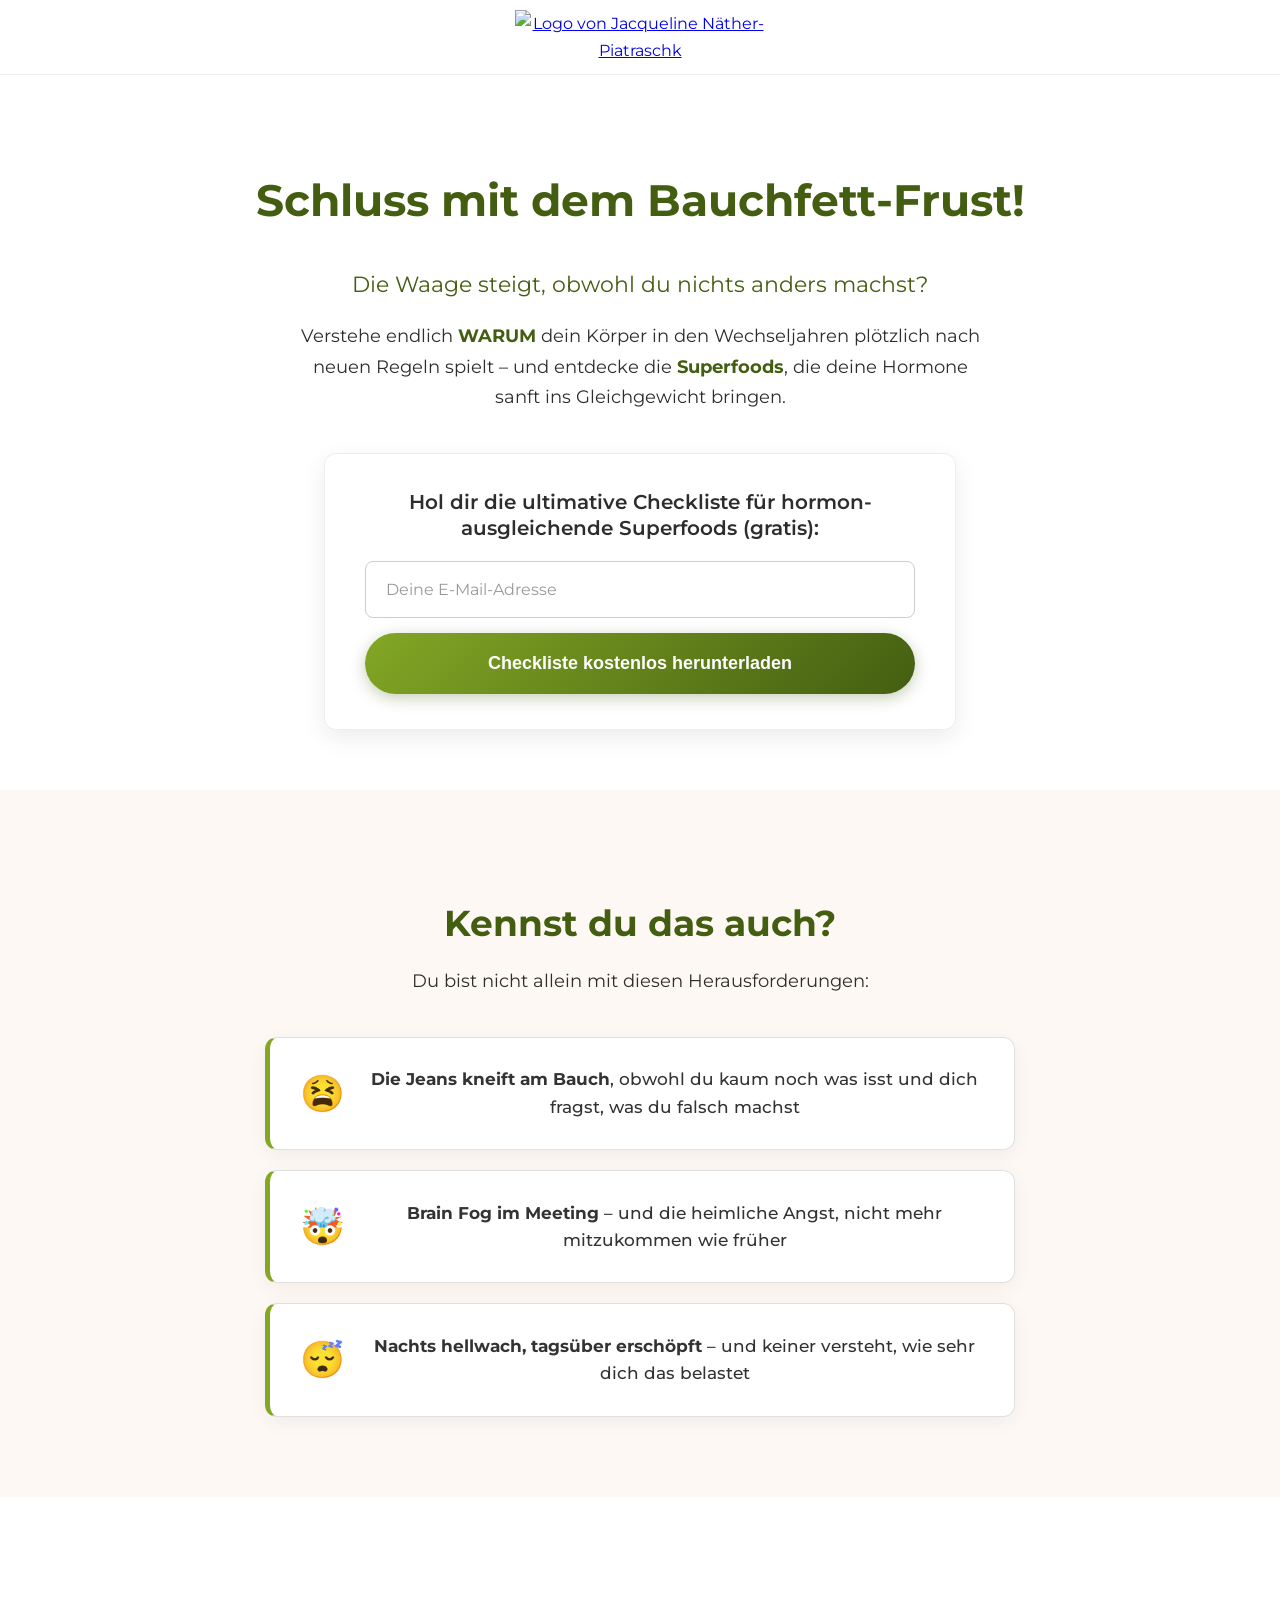
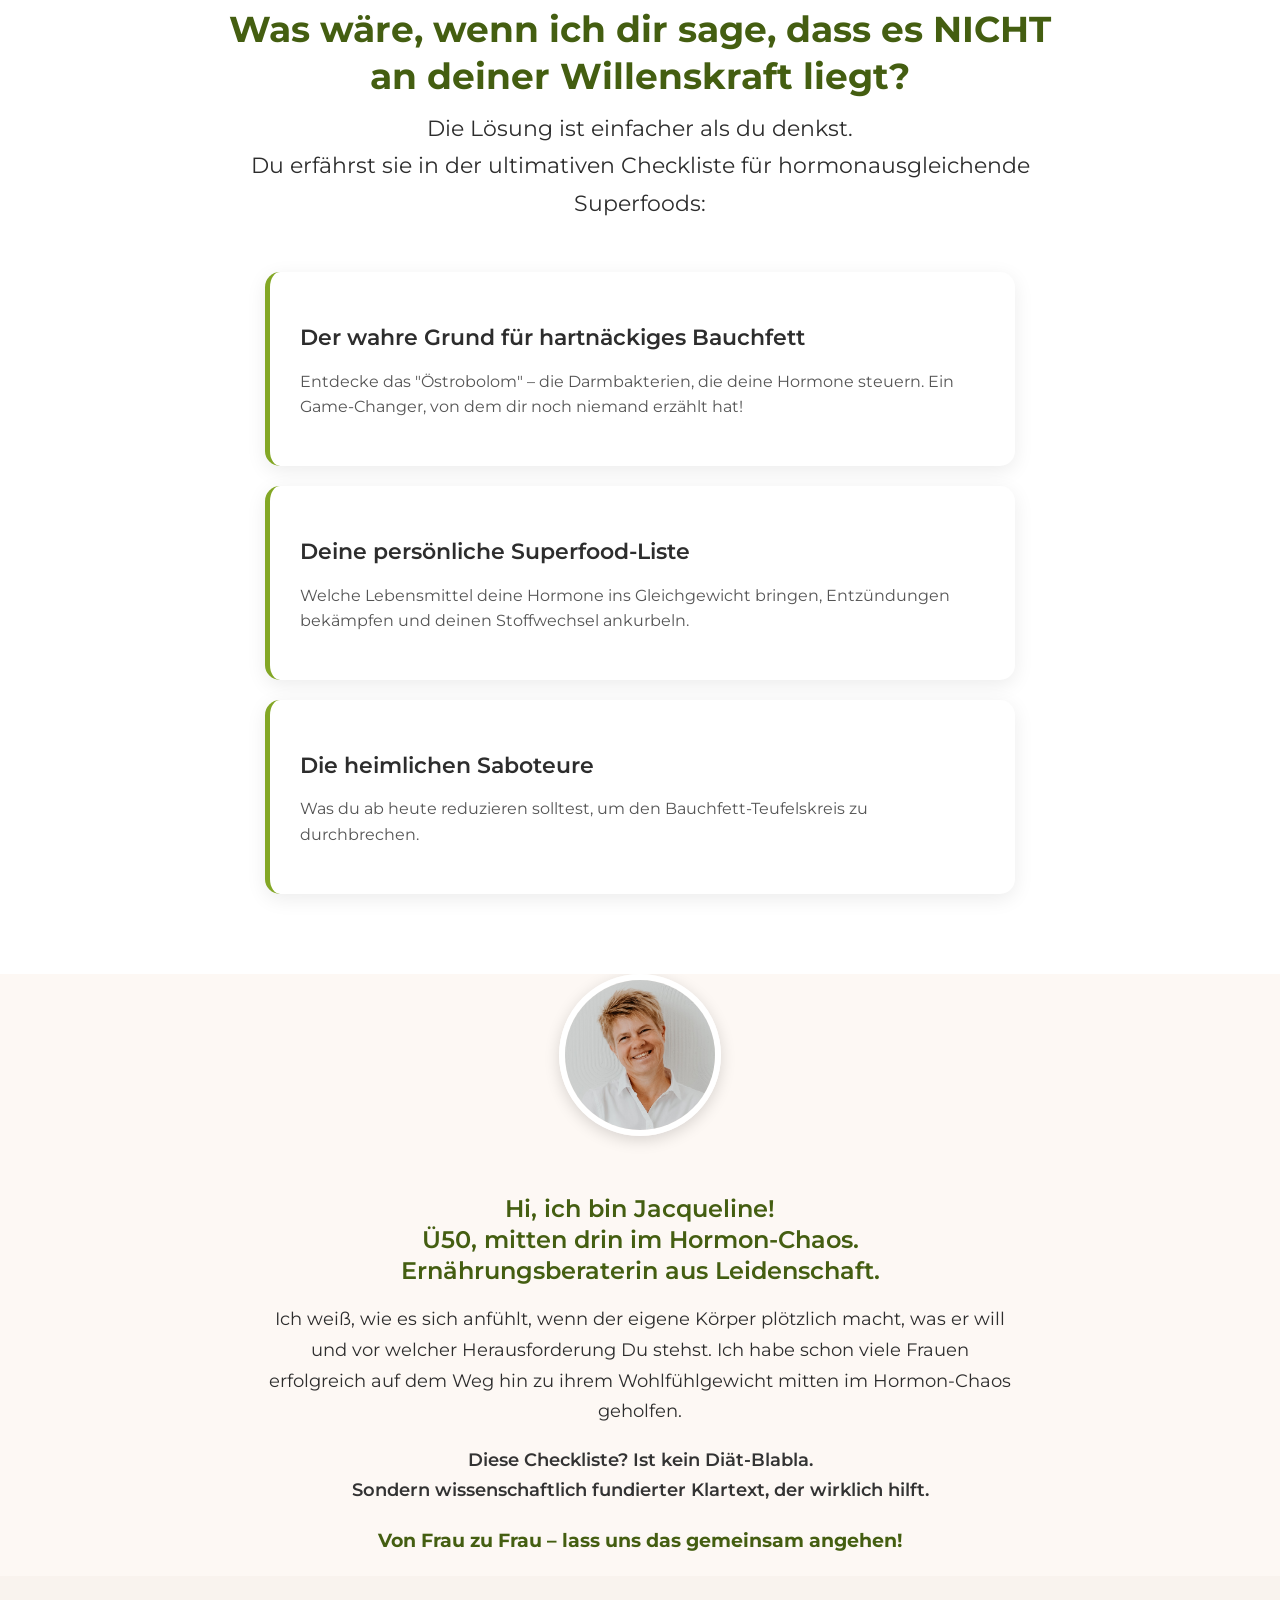
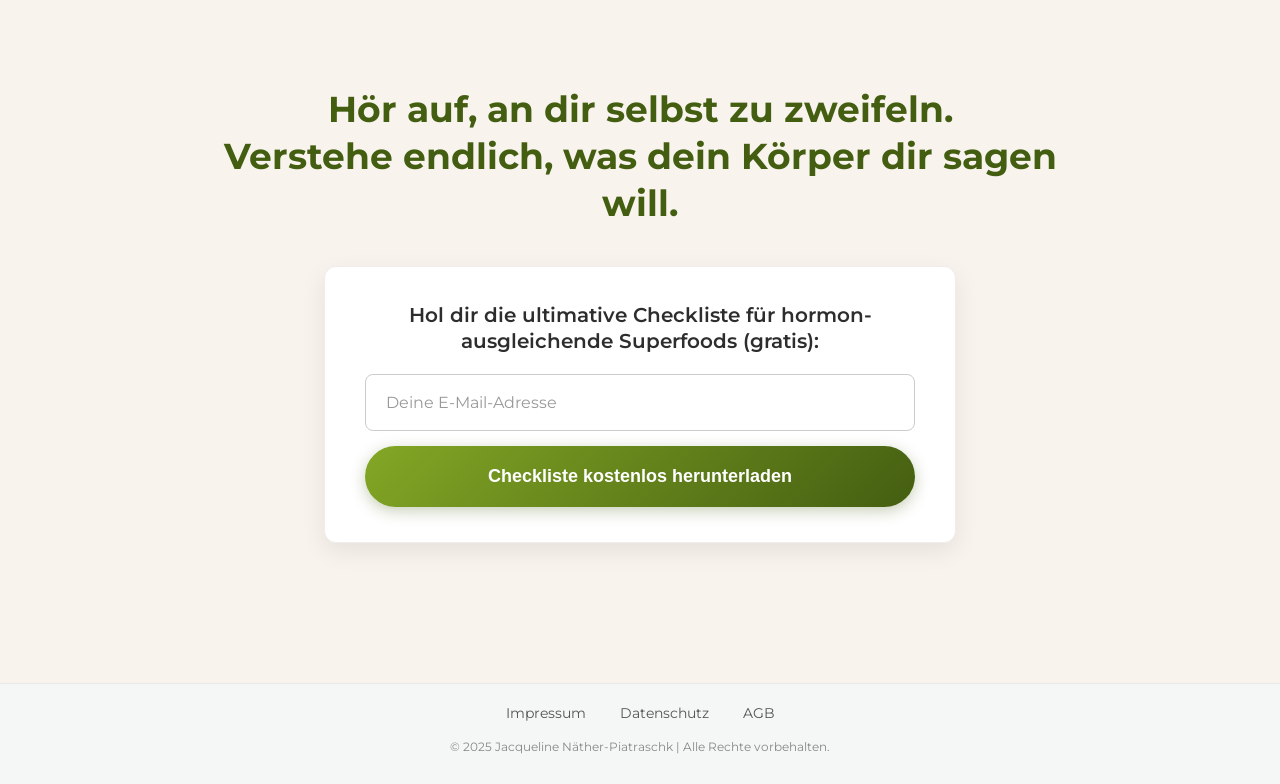
==== index.html @ b0c318c3 "Update index.html" ====
<!DOCTYPE html>
<html lang="de">
<head>
    <meta charset="UTF-8" />
    <meta name="viewport" content="width=device-width, initial-scale=1.0" />
    
    <title>Schluss mit dem Bauchfett-Frust! | JNP Coach</title>
    <meta name="description" content="Verstehe endlich WARUM dein Körper in den Wechseljahren nach neuen Regeln spielt – und entdecke die Superfoods, die deine Hormone sanft ins Gleichgewicht bringen.">

    <link rel="stylesheet" href="style-checkliste.css" />

    <link rel="icon" href="https://sos-bauchfett-bundle.jnp-coach.com/favicon.ico" type="image/x-icon">
    <link href="https://fonts.googleapis.com/css2?family=Montserrat:wght@300;400;500;600;700&display=swap" rel="stylesheet" />

    <!-- ⚠️ VORHER HIER: direkter GA-Code -> entfernt, damit Analytics erst NACH Einwilligung lädt -->
    <!-- NICHTS weiter hier einfügen – GA wird dynamisch unten nach Consent geladen. -->
</head>
<body>

    <header class="header">
        <a href="https://www.jnp-coach.com" target="_blank">
            <img src="https://sos-bauchfett-bundle.jnp-coach.com/logo-unterschrift.png" alt="Logo von Jacqueline Näther-Piatraschk">
        </a>
    </header>

    <main>

        <section class="section hero-freebie" style="padding-top: 60px; padding-bottom: 60px; background-color: #fff;">
            <div class="container text-center">
                
                <h1 style="font-size: 44px; color: var(--color-primary);">Schluss mit dem Bauchfett-Frust!</h1>
                
                <p style="font-size: 22px; font-weight: 400; color: var(--color-primary); max-width: 750px; margin: 20px auto 10px;">
                    Die Waage steigt, obwohl du nichts anders machst?
                </p>
                
                <p class="subline" style="font-size: 18px; max-width: 700px; margin-left: auto; margin-right: auto; text-align: center;">
                    Verstehe endlich <strong style="color: var(--color-primary);">WARUM</strong> dein Körper in den Wechseljahren plötzlich nach neuen Regeln spielt – und entdecke die <strong style="color: var(--color-primary);">Superfoods</strong>, die deine Hormone sanft ins Gleichgewicht bringen.
                </p>

                <div class="email-form-box">
                    <h3>Hol dir die ultimative Checkliste für hormon-ausgleichende Superfoods (gratis):</h3>
                    
                    <form action="https://checkliste-backend.onrender.com/api/subscribe-form" method="POST" target="_blank">
                        
                        <label for="email" style="display: none;">Deine E-Mail-Adresse</label>
                        <input type="email" id="email" name="email" placeholder="Deine E-Mail-Adresse" required>
                        
                        <button type="submit" class="cta-button">Checkliste kostenlos herunterladen</button>
                    </form>
                </div>

            </div>
        </section>

        <section class="section" style="background-color: var(--color-bg-light);">
            <div class="container text-center">
                <h2>Kennst du das auch?</h2>
                <p style="font-size: 18px; max-width: 700px; margin: -20px auto 0;">Du bist nicht allein mit diesen Herausforderungen:</p>

                <div class="problem-box-grid">
                    <div class="problem-box">
                        <span class="emoji">😫</span>
                        <p><strong>Die Jeans kneift am Bauch</strong>, obwohl du kaum noch was isst und dich fragst, was du falsch machst</p>
                    </div>
                    <div class="problem-box">
                        <span class="emoji">🤯</span>
                        <p><strong>Brain Fog im Meeting</strong> – und die heimliche Angst, nicht mehr mitzukommen wie früher</p>
                    </div>
                    <div class="problem-box">
                        <span class="emoji">😴</span>
                        <p><strong>Nachts hellwach, tagsüber erschöpft</strong> – und keiner versteht, wie sehr dich das belastet</p>
                    </div>
                </div>
            </div>
        </section>

        <section class="section what-you-get" style="background-color: #fff;">
            <div class="container">
                <h2 style="text-align: center;">Was wäre, wenn ich dir sage, dass es NICHT an deiner Willenskraft liegt?</h2>
                <p class="sub-headline" style="text-align: center;">
                    Die Lösung ist einfacher als du denkst.
                    <br>Du erfährst sie in der ultimativen Checkliste für hormonausgleichende Superfoods:
                </p>

                <div class="journey-cards">
                    <div class="journey-card">
                        <h3>Der wahre Grund für hartnäckiges Bauchfett</h3>
                        <p>Entdecke das "Östrobolom" – die Darmbakterien, die deine Hormone steuern. Ein Game-Changer, von dem dir noch niemand erzählt hat!</p>
                    </div>
                    <div class="journey-card">
                        <h3>Deine persönliche Superfood-Liste</h3>
                        <p>Welche Lebensmittel deine Hormone ins Gleichgewicht bringen, Entzündungen bekämpfen und deinen Stoffwechsel ankurbeln.</p>
                    </div>
                    <div class="journey-card">
                        <h3>Die heimlichen Saboteure</h3>
                        <p>Was du ab heute reduzieren solltest, um den Bauchfett-Teufelskreis zu durchbrechen.</p>
                    </div>
                </div>
            </div>
        </section>
        
        <section class="section about">
            <div class="container text-center" style="max-width: 750px;">
                
                <img src="foto-hero.jpg" alt="Foto von Jacqueline Näther-Piatraschk" class="about-me-image-round">
                
                <h3 style="font-size: 24px; color: var(--color-primary); font-weight: 600; margin-bottom: 15px;">
                   Hi, ich bin Jacqueline!</br> Ü50, mitten drin im Hormon-Chaos.</br> Ernährungsberaterin aus Leidenschaft.
                </h3>
                
                <p style="font-size: 18px; line-height: 1.7;">
                    Ich weiß, wie es sich anfühlt, wenn der eigene Körper plötzlich macht, was er will und vor welcher Herausforderung Du stehst. 
                    Ich habe schon viele Frauen erfolgreich auf dem Weg hin zu ihrem Wohlfühlgewicht mitten im Hormon-Chaos geholfen.
                </p>
                <p style="font-size: 18px; line-height: 1.7; font-weight: 600; color: #333;">
                    Diese Checkliste? Ist kein Diät-Blabla.</br> Sondern wissenschaftlich fundierter Klartext, der wirklich hilft.
                </p>
                <p style="font-size: 19px; line-height: 1.7; font-weight: 700; color: var(--color-primary);">
                    Von Frau zu Frau – lass uns das gemeinsam angehen!
                </p>
            </div>
        </section>

        <section class="section final-cta text-center">
            <div class="container">
                <h2 style="color: var(--color-primary);">Hör auf, an dir selbst zu zweifeln.<br>Verstehe endlich, was dein Körper dir sagen will.</h2>
                
                <div class="email-form-box">
                    <h3>Hol dir die ultimative Checkliste für hormon-ausgleichende Superfoods (gratis):</h3>
                    
                    <form action="DEIN_BREVO_FORMULAR_ACTION_LINK_HIER" method="POST" target="_blank">
                        <label for="email_footer" style="display: none;">Deine E-Mail-Adresse</label>
                        <input type="email" id="email_footer" name="EMAIL" placeholder="Deine E-Mail-Adresse" required>
                        <button type="submit" class="cta-button">Checkliste kostenlos herunterladen</button>
                    </form>
                </div>
            </div>
        </section>

    </main>

    <footer class="footer">
        <div class="footer-links">
            <a href="https://jnp-coach.com/impressum/" target="_blank">Impressum</a>
            <a href="https://jnp-coach.com/datenschutzerklarung/" target="_blank">Datenschutz</a>
            <a href="https://jnp-coach.com/agb/" target="_blank">AGB</a>
        </div>
        <p class="copyright">© 2025 Jacqueline Näther-Piatraschk | Alle Rechte vorbehalten.</p>
    </footer>

    <!-- =========================
         SILKTIDE CONSENT MANAGER
         ========================= -->
    <!-- 1) Script laden (CDN) -->
    <script src="https://cdn.silktide.com/consent-manager/v2/cmp.js" defer></script>

    <!-- 2) Konfiguration + Analytics-Nachladung NACH Zustimmung -->
    <script>
      // Hilfsfunktion: Google Analytics dynamisch laden (gtag)
      function loadGoogleAnalytics(measurementId) {
        if (window.__gaLoaded) return;           // doppelte Einbindungen vermeiden
        window.__gaLoaded = true;

        // gtag.js laden
        var s = document.createElement('script');
        s.async = true;
        s.src = 'https://www.googletagmanager.com/gtag/js?id=' + measurementId;
        document.head.appendChild(s);

        // gtag initialisieren
        window.dataLayer = window.dataLayer || [];
        function gtag(){ dataLayer.push(arguments); }
        window.gtag = gtag;
        gtag('js', new Date());

        // Deine Mess-ID hier einsetzen:
        gtag('config', 'G-Y2JRKPT8TY');
      }

      // Silktide initialisieren
      window.addEventListener('load', function () {
        // Farben an dein Branding angepasst (#004aad / #83a725)
        window.SilktideConsentManager.init({
          // Optional: Sprache erzwingen
          language: 'de',
          appearance: {
            theme: 'light',
            position: 'bottom',       // 'bottom' oder 'top'
            palette: {
              banner: { background: '#ffffff', text: '#000000' },
              buttons: {
                accept: { background: '#83a725', text: '#ffffff' },
                reject: { background: '#004aad', text: '#ffffff' }
              }
            }
          },
          // Cookie-Kategorien definieren
          cookieTypes: [
            {
              key: 'necessary',
              title: 'Notwendig',
              description: 'Erforderlich für den Betrieb der Website.',
              readOnly: true
            },
            {
              key: 'analytics',
              title: 'Analytics',
              description: 'Hilft mir zu verstehen, wie die Website genutzt wird.',
              // WICHTIG: Hier legen wir fest, was bei Zustimmung passiert
              onAccept: function () {
                // Google Analytics erst jetzt laden:
                loadGoogleAnalytics('G-Y2JRKPT8TY'); // <-- Mess-ID später ersetzen
              },
              onReject: function () {
                // Nichts laden – bleibt deaktiviert
              }
            }
          ],
          // Textinhalte
          content: {
            title: 'Cookies & Datenschutz',
            message: 'Ich verwende Cookies, um meine Website zu verbessern. Du kannst frei wählen, welche Kategorien du zulässt.',
            acceptAll: 'Alle akzeptieren',
            rejectAll: 'Alle ablehnen',
            manage: 'Einstellungen',
            policy: {
              text: 'Zur Datenschutzerklärung',
              url: 'https://jnp-coach.com/datenschutzerklarung/'  // <— ggf. anpassen
            }
          }
        });
      });
    </script>
    <!-- =========================
         /SILKTIDE CONSENT MANAGER
         ========================= -->

</body>
</html>
---- style-checkliste.css ----
/* =================================================
  TEIL 1: BASIS-STILE (aus deiner style.css)
=================================================
*/

/* Globale Design-Variablen und Body-Styles */
:root {
    --color-text: #2d2d2d;
    --color-primary: #445e11;
    --color-secondary: #83a725;
    --color-bg-light: #fdf8f4;
    --color-bg-medium: #f9f3ee;
}
body {
    margin: 0;
    padding: 0;
    font-family: 'Montserrat', sans-serif;
    color: var(--color-text);
    line-height: 1.7;
    background-color: #fff;
    overflow-x: hidden;
}

/* Animation */
@keyframes fadeInUp {
    from {
        opacity: 0;
        transform: translateY(30px);
    }
    to {
        opacity: 1;
        transform: translateY(0);
    }
}
.section {
    padding: 80px 20px;
    opacity: 0;
    animation: fadeInUp 0.8s ease-out forwards;
}

.container {
    max-width: 850px;
    margin: 0 auto;
}
h1, h2, h3 {
    color: var(--color-primary);  
    text-align: center;
    line-height: 1.3;
}
h1 { font-size: 42px; font-weight: 700; }
h2 { font-size: 36px; font-weight: 700; margin-bottom: 40px; }
p { font-size: 18px; }
.text-center { text-align: center; }

/* --- Header --- */
.header {
    padding: 10px 20px;
    background-color: #fff;
    text-align: center;
    border-bottom: 1px solid #eee;
}
.header img {
    max-width: 250px;
    height: auto;
}

/* --- Hero Section --- */
.hero .container {
    display: flex;
    align-items: center;
    gap: 40px;
}
.hero-text {
    flex: 1;
    text-align: left;
}
.hero-image img {
    width: 150px;
    height: 150px;
    border-radius: 50%;
    object-fit: cover;
    border: 5px solid white;
    box-shadow: 0 4px 15px rgba(0,0,0,0.15);
}
.hero h1 {
    color: var(--color-text);
    text-align: left;
}
.hero .subline {
    font-size: 22px;
    font-weight: 400;
    color: var(--color-primary);  
    margin-bottom: 40px;
}
.cta-button {
    display: inline-block;
    background: linear-gradient(135deg, var(--color-secondary) 0%, var(--color-primary) 100%);
    color: white;
    padding: 20px 50px;
    font-size: 20px;
    font-weight: 600;
    text-decoration: none;
    border-radius: 50px;
    transition: all 0.3s ease;
    box-shadow: 0 4px 15px rgba(68, 94, 17, 0.3);
    border: none;
    cursor: pointer; /* Wichtig für Formular-Buttons */
}
.cta-button:hover {
    transform: translateY(-3px) scale(1.05);
    box-shadow: 0 6px 20px rgba(68, 94, 17, 0.4);
}

/* --- Urgency Box --- */
.urgency-box {
    background: #fff3cd;
    border-left: 4px solid #ffc107;
    padding: 15px 20px;
    margin: 25px 0;
    border-radius: 5px;
    max-width: 600px;
    text-align: center;
}
.urgency-box strong {
    color: #856404;
    font-size: 18px;
}

/* --- Problem Section --- */
.problem-list {
    list-style: none;
    padding: 0;
    margin: 40px auto;
    display: inline-block;
    text-align: left;
    max-width: 500px;  
}
.problem-list li {
    font-size: 18px;
    padding: 12px 0;
    padding-left: 35px;
    position: relative;
}
.problem-list li::before {
    content: "✅";  
    position: absolute;
    left: 0;
    top: 13px;
    font-size: 20px;
}

/* --- NEU: Top Testimonial Section --- */
.top-testimonial {
    padding-top: 60px;
    padding-bottom: 60px;
    background-color: #fff;
}
.top-testimonial blockquote {
    max-width: 650px;
    margin: 0 auto;
    text-align: center;
    font-size: 22px;
    font-style: italic;
    border-left: none;
    padding-left: 0;
}
.top-testimonial blockquote strong {
    display: block;
    margin-top: 20px;
    font-style: normal;
    color: var(--color-primary);
}

/* --- Social Proof Section --- */
.social-proof { background-color: var(--color-bg-medium); }
.testimonials {
    display: grid;
    gap: 30px;
    margin-top: 40px;
    max-width: 750px;
    margin-left: auto;
    margin-right: auto;
}
.social-proof blockquote {
    font-size: 20px;
    line-height: 1.7;
    margin: 0;
    border-left: 4px solid var(--color-secondary);
    padding-left: 25px;
    text-align: left;
    font-style: italic;
}
.social-proof blockquote strong {
    color: var(--color-primary);
    font-style: normal;
    display: block;
    margin-top: 15px;
}

/* --- What You Get Section --- */
.what-you-get { background-color: var(--color-bg-light); }
.sub-headline {
    font-size: 22px;
    font-weight: 400;
    color: var(--color-text);
    margin-top: -30px;
    margin-bottom: 50px;
    text-align: center;
}

/* KORREKTUR: 
  Dieser Block stapelt die Karten (1fr = eine Spalte)
  und zentriert sie (max-width + margin: auto)
*/
.journey-cards {
    display: grid;
    grid-template-columns: 1fr;  /* Zwingt die Boxen in eine Spalte */
    gap: 20px;                  /* Etwas weniger Abstand für Stapel-Optik */
    margin-top: 50px;
    max-width: 750px;           /* Zentriert und begrenzt die Breite (wie bei den Problem-Boxen) */
    margin-left: auto;          /* Zentriert */
    margin-right: auto;         /* Zentriert */
}

/* KORREKTUR: 
  Diese Regeln (die ich fälschlicherweise löschen ließ) 
  fügen das Box-Design wieder hinzu.
*/
.journey-card {
    background: white; 
    padding: 30px; 
    border-radius: 15px; 
    border-left: 5px solid var(--color-secondary); 
    box-shadow: 0 5px 20px rgba(0,0,0,0.08);
    transition: all 0.3s ease; /* Bonus: Gleicher Hover-Effekt wie die Boxen darüber */
}

/* Bonus: Hover-Effekt (wie bei den Problem-Boxen) */
.journey-card:hover {
    transform: translateY(-5px);
    box-shadow: 0 8px 25px rgba(0,0,0,0.1);
}

.journey-card h3 { 
    font-size: 22px; 
    color: var(--color-text); 
    margin-bottom: 15px; 
    font-weight: 600; 
    text-align: left; 
}
.journey-card p { 
    font-size: 16px; 
    line-height: 1.6; 
    color: #555; 
    text-align: left; 
}

/* WICHTIG: Falls du noch Regeln für .feature-grid oder .feature-item hast, lösche sie. */

/* --- Value Stack --- */
.value-stack {
    max-width: 500px;
    margin: 30px auto;
    text-align: left;
    background: white;
    padding: 30px;
    border-radius: 10px;
    box-shadow: 0 5px 20px rgba(0,0,0,0.1);
}
.value-stack-title {
    font-size: 22px;
    font-weight: 600;
    margin-bottom: 20px;
    text-align: center;
    color: var(--color-primary);
}
.value-item {
    display: flex;
    justify-content: space-between;
    margin: 12px 0;
    padding: 8px 0;
    border-bottom: 1px solid #f0f0f0;
}
.value-item:last-of-type {
    border-bottom: none;
}
.value-item span:first-child {
    color: var(--color-text);
}
.value-item span:last-child {
    color: var(--color-primary);
    font-weight: 600;
}
.value-total {
    border-top: 2px solid var(--color-primary);
    margin-top: 20px;
    padding-top: 20px;
    display: flex;
    justify-content: space-between;
    font-weight: 700;
    font-size: 18px;
}
.value-total span:last-child {
    text-decoration: line-through;
    opacity: 0.7;
}
.value-today {
    font-size: 36px;
    font-weight: 700;
    color: var(--color-secondary);
    text-align: center;
    margin-top: 20px;
}
.value-savings {
    font-size: 18px;
    font-weight: 600;
    color: var(--color-primary);
    text-align: center;
    margin-top: 10px;
}

/* --- FAQ Section --- */
.faq { background-color: var(--color-bg-medium); }
.faq-item {
    margin: 15px 0;
    border: 1px solid #e0e0e0;
    border-radius: 10px;
    background-color: white;
    transition: box-shadow 0.3s ease;
}
.faq-item:hover {
    box-shadow: 0 5px 15px rgba(0,0,0,0.07);
}
.faq-item summary {
    font-size: 20px;
    font-weight: 600;
    color: var(--color-primary);
    padding: 20px;
    cursor: pointer;
    list-style: none;
    position: relative;
    outline: none;
}
.faq-item summary::-webkit-details-marker {  
    display: none;  
}
.faq-item summary::after {
    content: '+';
    position: absolute;
    right: 25px;
    font-size: 28px;
    font-weight: 400;
    transition: transform 0.3s ease;
}
.faq-item[open] summary::after {
    transform: rotate(45deg);
}
.faq-item .faq-answer {
    font-size: 17px;
    line-height: 1.7;
    padding: 0px 25px 25px 25px;
    color: #333;
}

/* --- About Section --- */
.about {
    padding: 0;  
    background-color: var(--color-bg-light);
    overflow: hidden;  
}
.about-content-fullwidth {  
    max-width: 100%;
    margin: 0 auto;  
    display: grid;
    grid-template-columns: 1fr 1fr;
    align-items: center;
}
.about-image-full img {
    width: 100%;
    height: 100%;  
    object-fit: cover;  
    display: block;
}
.about-text-full {
    padding: 6%;  
    text-align: left;
    box-sizing: border-box;
}
.about-text-full h2 {
    text-align: left;
    margin-top: 0;
}
.about .signature {  
    font-size: 24px;  
    color: var(--color-primary);  
    font-weight: 500;  
    margin-top: 20px;  
}

/* --- Final CTA Section --- */
.final-cta {
    background-color: var(--color-bg-medium);
    padding: 80px 20px 140px;
}
.final-cta h2 { color: var(--color-text); }
.final-cta .price { font-size: 52px; font-weight: 700; margin: 10px 0; color: var(--color-text); }
.final-cta .price-note { font-size: 18px; margin-bottom: 40px; opacity: 0.9; font-weight: 500;}
.old-price {
    font-size: 24px;
    text-decoration: line-through;
    opacity: 0.7;
}
.trust-box {
    margin: 40px auto 0;
    max-width: 450px;
    display: flex;
    align-items: center;
    justify-content: center;
    gap: 20px;
    background-color: rgba(255, 255, 255, 0.5);
    padding: 15px;
    border-radius: 10px;
}
.trust-text {
    font-size: 13px;
    color: #555;
    line-height: 1.6;
    text-align: left;
}
.trust-text p {
    margin: 0;
    font-size: 13px;
}
.trust-logo img {
    max-width: 120px;
}

/* --- Footer --- */
.footer {
    padding: 15px 20px;
    background-color: #f4f7f6;
    text-align: center;
    border-top: 1px solid #e9e9e9;
}
.footer-links a {
    color: #555;
    text-decoration: none;
    margin: 0 15px;
    font-size: 14px;
}
.footer-links a:hover {
    color: var(--color-primary);
    text-decoration: underline;
}
.footer .copyright {
    margin-top: 10px;
    font-size: 12px;
    color: #888;
}

/* Anpassungen für Mobilgeräte */
@media (max-width: 768px) {
    h1 { font-size: 32px; }
    h2 { font-size: 28px; }

    .hero .container {  
        flex-direction: column-reverse;
        text-align: center;
        gap: 20px;
    }
    .hero-text, .hero h1 {
        text-align: center;
    }
     .urgency-box {
        margin: 25px auto;
    }
    .about-content-fullwidth {
        grid-template-columns: 1fr;
    }
    .about-text-full {
        padding: 8%;
        text-align: center;
    }
    .about-text-full h2 {
        text-align: center;
    }

    .hero .subline { font-size: 20px; }
    .journey-cards { grid-template-columns: 1fr; }
}


/* =================================================
  TEIL 2: STILE AUS DER 9€-VORLAGE (inline)
=================================================
*/

.hero .container {
    /* Diese Regel wird von der obigen .hero .container überschrieben, */
    /* aber wir behalten sie für Vollständigkeit. */
    /* max-width: 1100px; */ /* Außer Kraft gesetzt durch max-width: 850px von oben */
}
.hero-split {
    display: flex;
    align-items: center;
    gap: 60px;
}
.hero-image-full {
    flex: 0 0 40%;
    max-width: 450px;
}
.hero-image-full img {
    width: 100%;
    height: auto;
    border-radius: 12px;
    box-shadow: 0 8px 25px rgba(0,0,0,0.1);
}
.hero-text-right {
    flex: 1;
}
@media (max-width: 800px) {
    /* Dieser Media-Query wird mit dem obigen @media (max-width: 768px) kombiniert. */
    .hero-split {
        flex-direction: column;
        text-align: center;
    }
    .hero-text-right h1, .hero-text-right p {
        text-align: center;
    }
    .hero-image-full {
        margin-bottom: 30px;
        max-width: 350px;
        flex: 0 0 auto;
    }
}


/* =================================================
  TEIL 3: NEUE STILE FÜR DIE CHECKLISTE
=================================================
*/

/* Styling für das E-Mail-Formular (basiert auf deinem Screenshot) */
.email-form-box {
    background: #ffffff;
    border-radius: 12px;
    padding: 35px 40px;
    max-width: 550px;
    margin: 40px auto 0;
    box-shadow: 0 8px 25px rgba(0,0,0,0.08);
    border: 1px solid #eee;
}
.email-form-box h3 {
    color: var(--color-text);
    font-size: 20px;
    margin-top: 0;
    margin-bottom: 20px;
    font-weight: 600;
}
.email-form-box input[type="email"] {
    width: 100%;
    padding: 18px 20px;
    border-radius: 8px;
    border: 1px solid #ccc;
    font-size: 16px;
    font-family: 'Montserrat', sans-serif;
    margin-bottom: 15px;
    box-sizing: border-box; /* Wichtig für 100% Breite */
}
.email-form-box input[type="email"]::placeholder {
    color: #999;
}
.email-form-box .cta-button {
    width: 100%; /* Button über die volle Breite */
    padding-left: 20px;
    padding-right: 20px;
    font-size: 18px;
}

/* Styling für die "Kennst du das auch?"-Boxen (basiert auf Screenshot) */
.problem-box-grid {
    display: grid;
    gap: 20px;
    max-width: 750px;
    margin: 40px auto 0;
}
.problem-box {
    background: #fff;
    padding: 25px 30px;
    border-radius: 12px;
    box-shadow: 0 5px 20px rgba(0,0,0,0.05);
    border: 1px solid #e0e0e0;
    border-left: 5px solid var(--color-secondary); /* Grüne Linie wie bei journey-card */
    display: flex;
    align-items: center;
    gap: 20px;
    transition: all 0.3s ease;
}
/* Beweglicher Effekt beim Hovern */
.problem-box:hover {
    transform: translateY(-5px);
    box-shadow: 0 8px 25px rgba(0,0,0,0.1);
}
.problem-box .emoji {
    font-size: 36px;
    flex-shrink: 0;
}
.problem-box p {
    margin: 0;
    font-size: 17px;
    line-height: 1.6;
    font-weight: 500;
    color: #333;
}

/* Styling für dein rundes "Über mich"-Bild */
.about-me-image-round {
    width: 150px;
    height: 150px;
    border-radius: 50%;
    object-fit: cover;
    border: 6px solid white;
    box-shadow: 0 4px 15px rgba(0,0,0,0.15);
    margin-bottom: 25px;
}
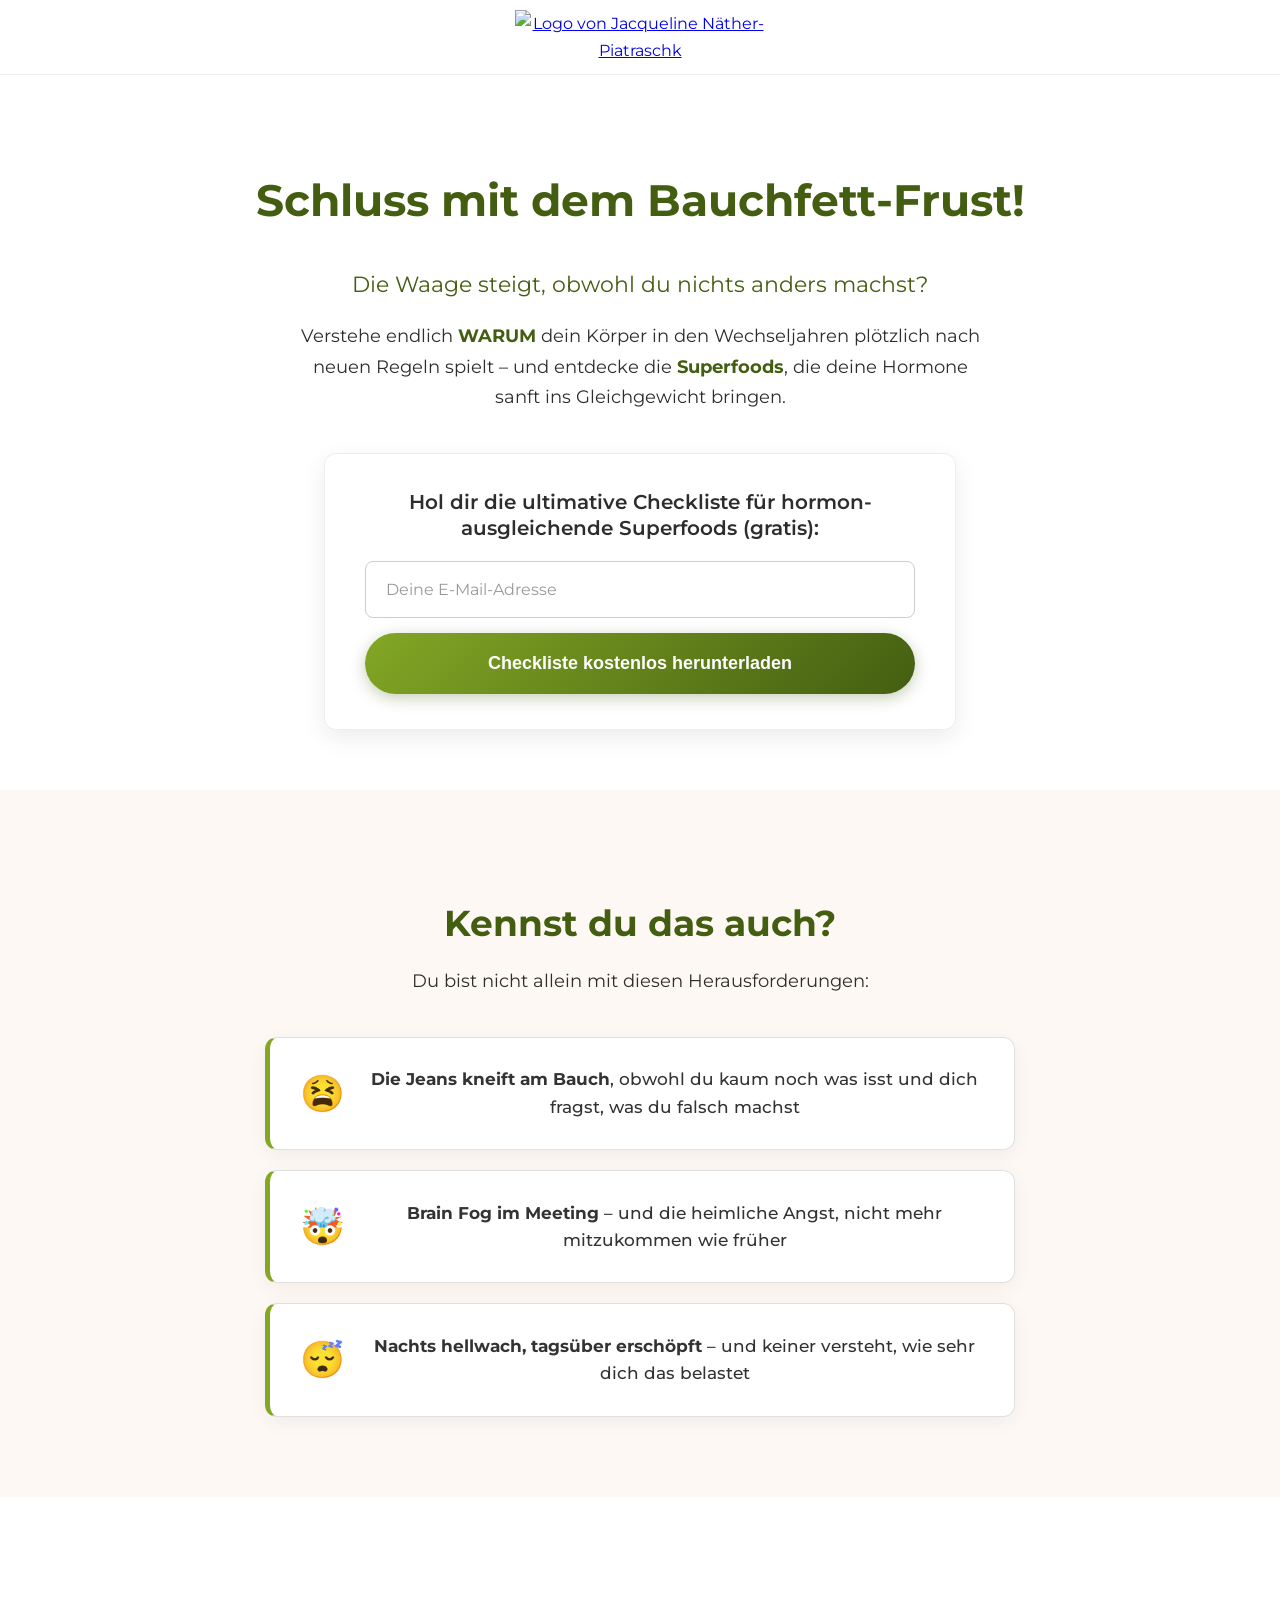
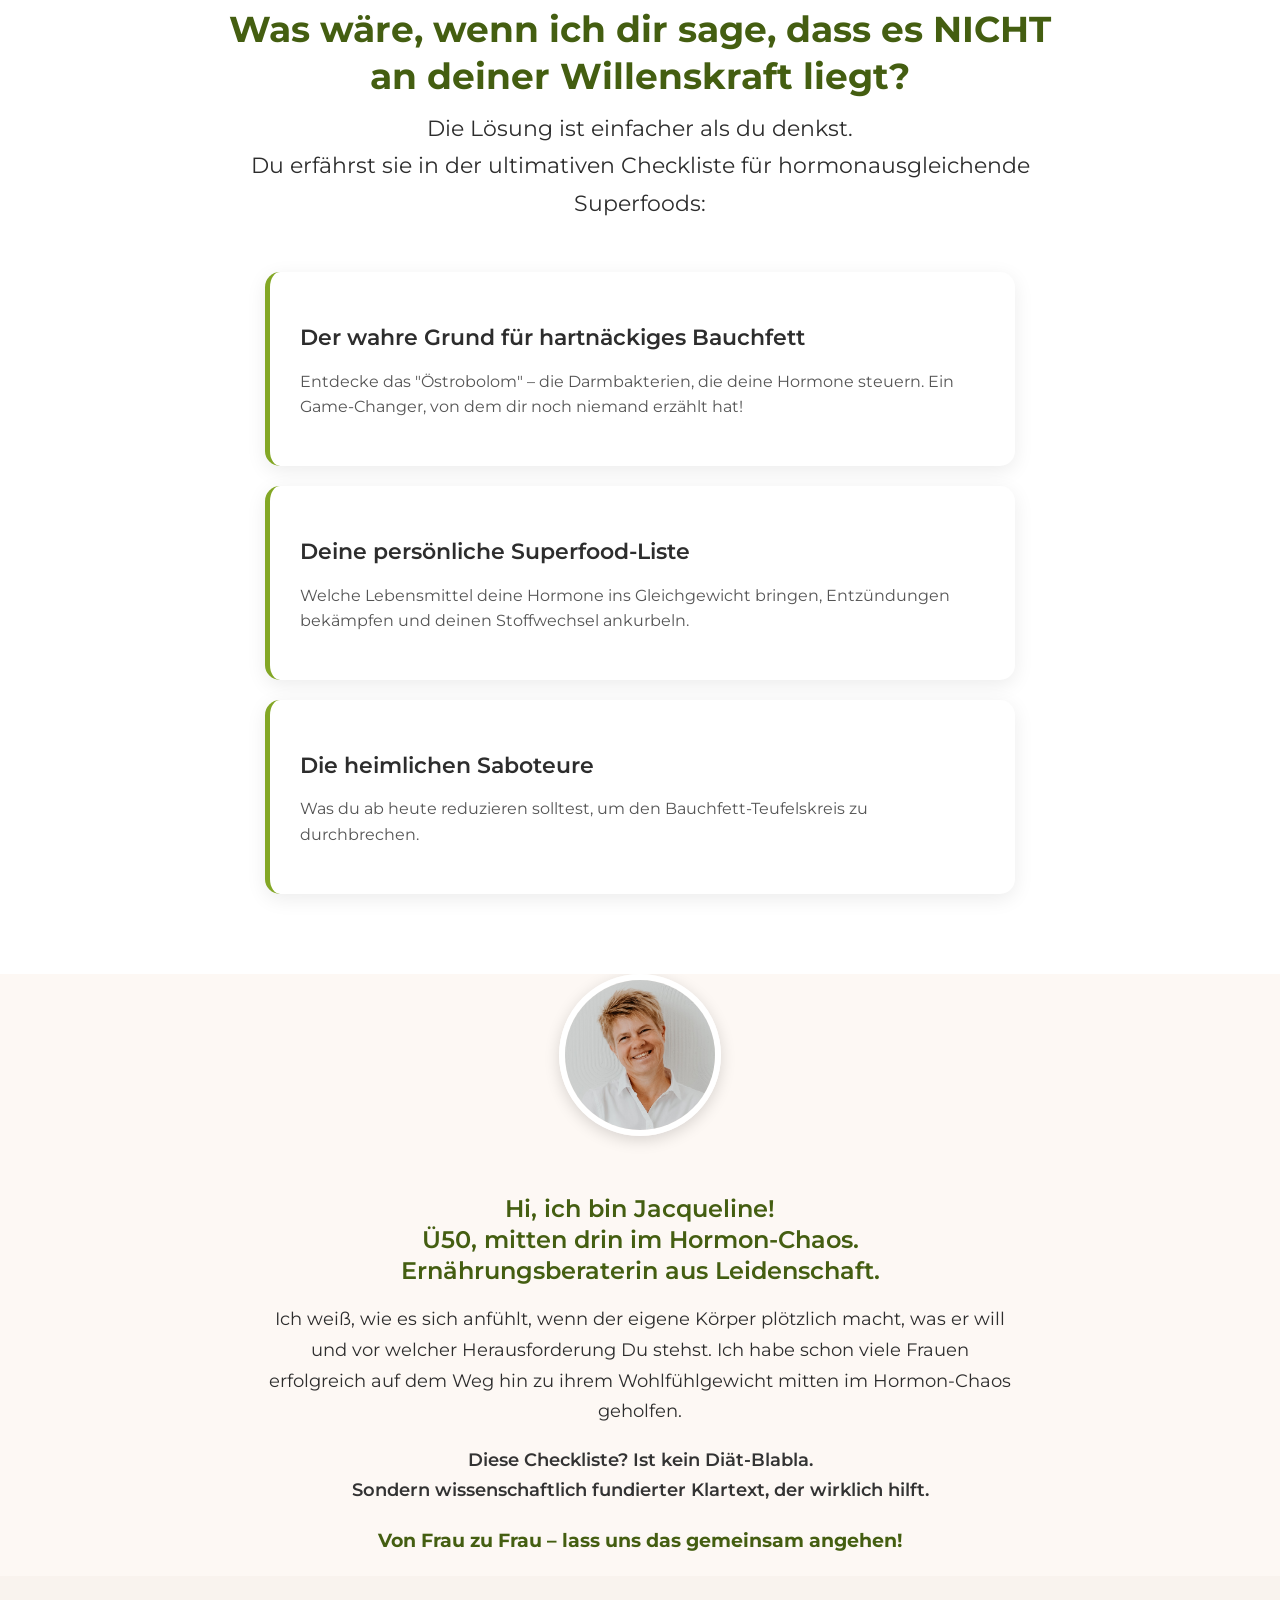
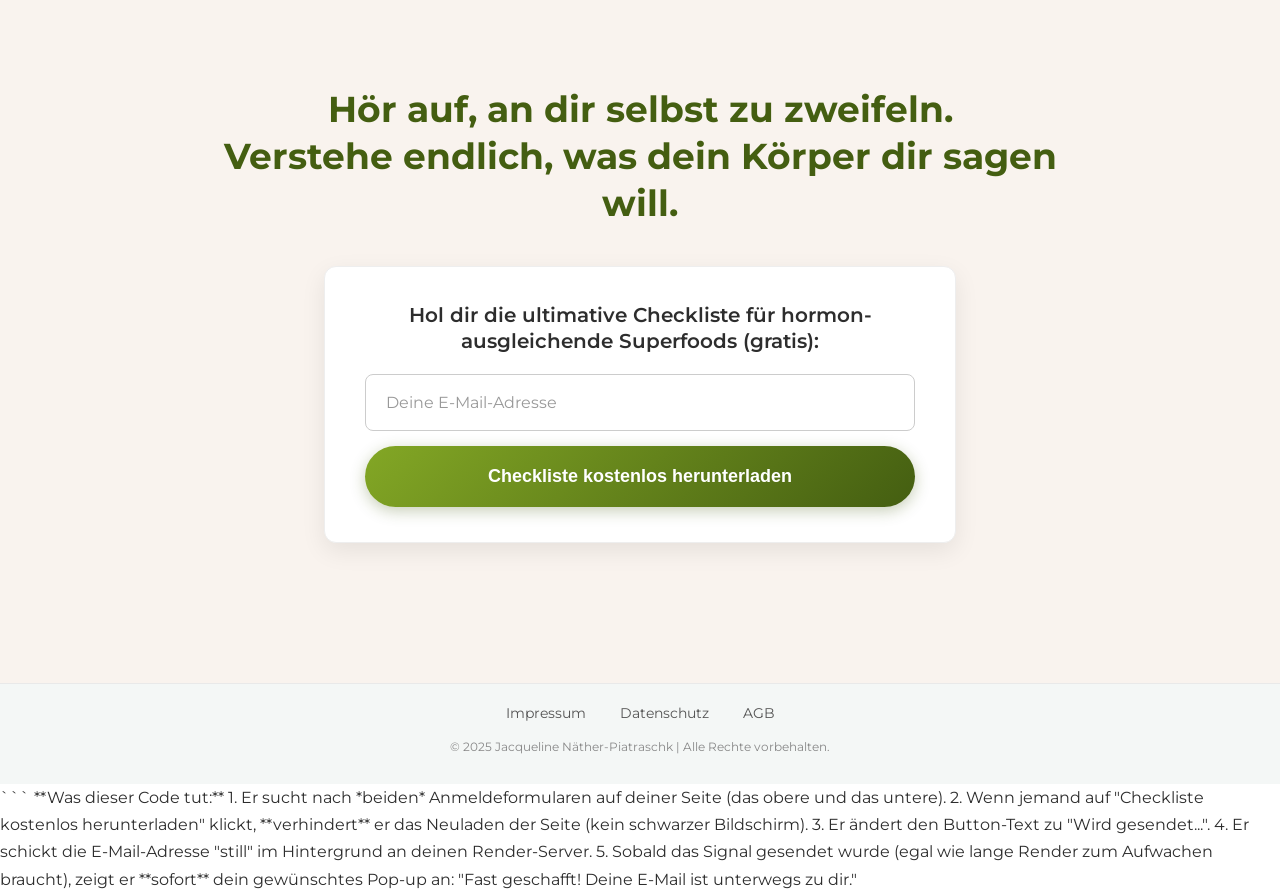
==== commit 4d28f29f: "Update index.html" ====
--- a/index.html
+++ b/index.html
@@ -41,7 +41,7 @@
                 <div class="email-form-box">
                     <h3>Hol dir die ultimative Checkliste für hormon-ausgleichende Superfoods (gratis):</h3>
                     
-                    <form action="https://checkliste-backend.onrender.com/api/subscribe-form" method="POST" target="_blank">
+                    <form action="https://checkliste-backend.onrender.com/api/subscribe-form" method="POST">
                         
                         <label for="email" style="display: none;">Deine E-Mail-Adresse</label>
                         <input type="email" id="email" name="email" placeholder="Deine E-Mail-Adresse" required>
@@ -129,9 +129,9 @@
                 <div class="email-form-box">
                     <h3>Hol dir die ultimative Checkliste für hormon-ausgleichende Superfoods (gratis):</h3>
                     
-                    <form action="DEIN_BREVO_FORMULAR_ACTION_LINK_HIER" method="POST" target="_blank">
+                    <form action="https://checkliste-backend.onrender.com/api/subscribe-form" method="POST">
                         <label for="email_footer" style="display: none;">Deine E-Mail-Adresse</label>
-                        <input type="email" id="email_footer" name="EMAIL" placeholder="Deine E-Mail-Adresse" required>
+                        <input type="email" id="email_footer" name="email" placeholder="Deine E-Mail-Adresse" required>
                         <button type="submit" class="cta-button">Checkliste kostenlos herunterladen</button>
                     </form>
                 </div>
@@ -235,6 +235,125 @@
     <!-- =========================
          /SILKTIDE CONSENT MANAGER
          ========================= -->
-
+<script>
+    // --- Dieser Style-Block erstellt dein Pop-up ---
+    const popupStyles = `
+        #jnp-popup-overlay {
+            position: fixed; top: 0; left: 0; width: 100%; height: 100%;
+            background: rgba(0,0,0,0.6); z-index: 9998;
+        }
+        #jnp-popup-box {
+            position: fixed; top: 50%; left: 50%; transform: translate(-50%, -50%);
+            background: #fff; border-radius: 12px; padding: 30px;
+            box-shadow: 0 5px 20px rgba(0,0,0,0.2); z-index: 9999;
+            font-family: 'Montserrat', sans-serif; text-align: center;
+            max-width: 400px; width: 90%; box-sizing: border-box;
+        }
+        #jnp-popup-box h3 {
+            /* Dein Blau als Akzentfarbe */
+            color: #004aad; 
+            margin-top: 0; font-size: 1.5rem;
+        }
+        #jnp-popup-box p {
+            font-size: 1rem; line-height: 1.6;
+        }
+        #jnp-popup-box button {
+            background: #004aad; /* Dein Blau */
+            color: white; border: none; padding: 12px 24px;
+            border-radius: 50px; font-weight: 600; cursor: pointer;
+            font-family: 'Montserrat', sans-serif; margin-top: 15px;
+            font-size: 1rem;
+        }
+    `;
+
+    // --- Diese Funktion zeigt das Pop-up an ---
+    function showSuccessPopup() {
+        // Style zum Head hinzufügen
+        const styleSheet = document.createElement("style");
+        styleSheet.type = "text/css";
+        styleSheet.innerText = popupStyles;
+        document.head.appendChild(styleSheet);
+
+        // Pop-up-Elemente erstellen
+        const overlay = document.createElement('div');
+        overlay.id = 'jnp-popup-overlay';
+        
+        const popup = document.createElement('div');
+        popup.id = 'jnp-popup-box';
+        
+        popup.innerHTML = `
+            <h3>Fast geschafft!</h3>
+            <p>Deine E-Mail ist unterwegs zu dir.</p>
+            <p>Bitte schaue in dein Postfach (und ggf. in den Spam-Ordner).</p>
+            <button id="jnp-popup-close">Schließen</button>
+        `;
+        
+        document.body.appendChild(overlay);
+        document.body.appendChild(popup);
+
+        // Pop-up schließbar machen
+        document.getElementById('jnp-popup-close').addEventListener('click', () => {
+            document.body.removeChild(overlay);
+            document.body.removeChild(popup);
+            
+            // Setzt alle Formulare auf der Seite zurück
+            allForms.forEach(f => {
+                f.reset(); // Leert das E-Mail-Feld
+                const btn = f.querySelector('button[type="submit"]');
+                btn.innerHTML = "Checkliste kostenlos herunterladen";
+                btn.disabled = false;
+            });
+        });
+    }
+
+    // --- Dieser Teil fängt BEIDE Formulare ab (oben und unten) ---
+    const allForms = document.querySelectorAll('form[action="https://checkliste-backend.onrender.com/api/subscribe-form"]');
+
+    allForms.forEach(form => {
+        form.addEventListener('submit', function(event) {
+            // 1. Verhindert den "schwarzen Bildschirm" (den Redirect)
+            event.preventDefault();
+
+            const button = this.querySelector('button[type="submit"]');
+            button.innerHTML = "Wird gesendet...";
+            button.disabled = true;
+
+            // 2. Schickt die Daten "still" im Hintergrund an Render
+            fetch(this.action, {
+                method: 'POST',
+                headers: {
+                    'Content-Type': 'application/x-www-form-urlencoded',
+                },
+                body: new URLSearchParams(new FormData(this))
+            })
+            .then(response => {
+                if (!response.ok) {
+                    throw new Error('Server-Antwort war nicht OK');
+                }
+                return response.text();
+            })
+            .then(data => {
+                // 3. ERFOLG! Zeigt dein gewünschtes Pop-up an.
+                showSuccessPopup();
+            })
+            .catch(error => {
+                console.error('Formular-Fehler:', error);
+                alert('Ups, da ist etwas schiefgelaufen. Bitte lade die Seite neu und versuche es noch einmal.');
+                // Button zurücksetzen
+                button.innerHTML = "Checkliste kostenlos herunterladen";
+                button.disabled = false;
+            });
+        });
+    });
+</script>
+</body> ```
+
+**Was dieser Code tut:**
+
+1.  Er sucht nach *beiden* Anmeldeformularen auf deiner Seite (das obere und das untere).
+2.  Wenn jemand auf "Checkliste kostenlos herunterladen" klickt, **verhindert** er das Neuladen der Seite (kein schwarzer Bildschirm).
+3.  Er ändert den Button-Text zu "Wird gesendet...".
+4.  Er schickt die E-Mail-Adresse "still" im Hintergrund an deinen Render-Server.
+5.  Sobald das Signal gesendet wurde (egal wie lange Render zum Aufwachen braucht), zeigt er **sofort** dein gewünschtes Pop-up an: "Fast geschafft! Deine E-Mail ist unterwegs zu dir."
 </body>
 </html>
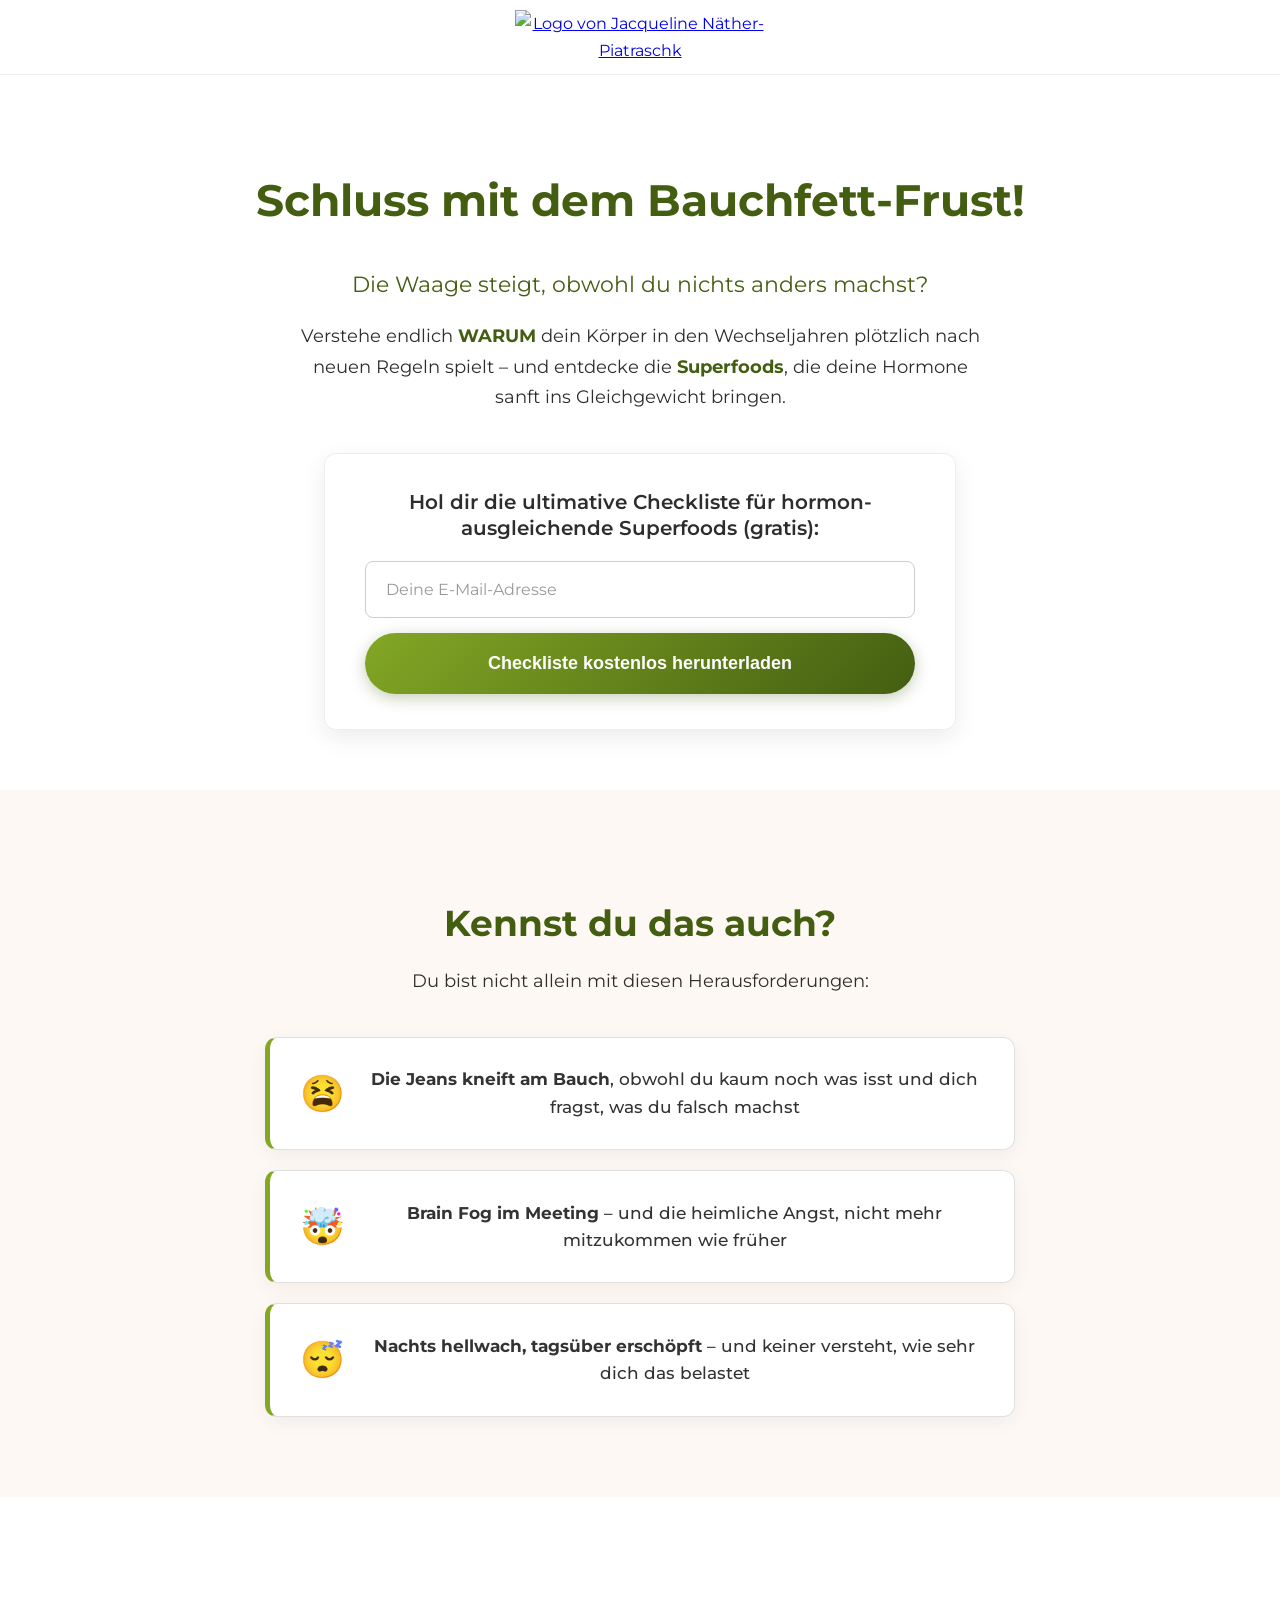
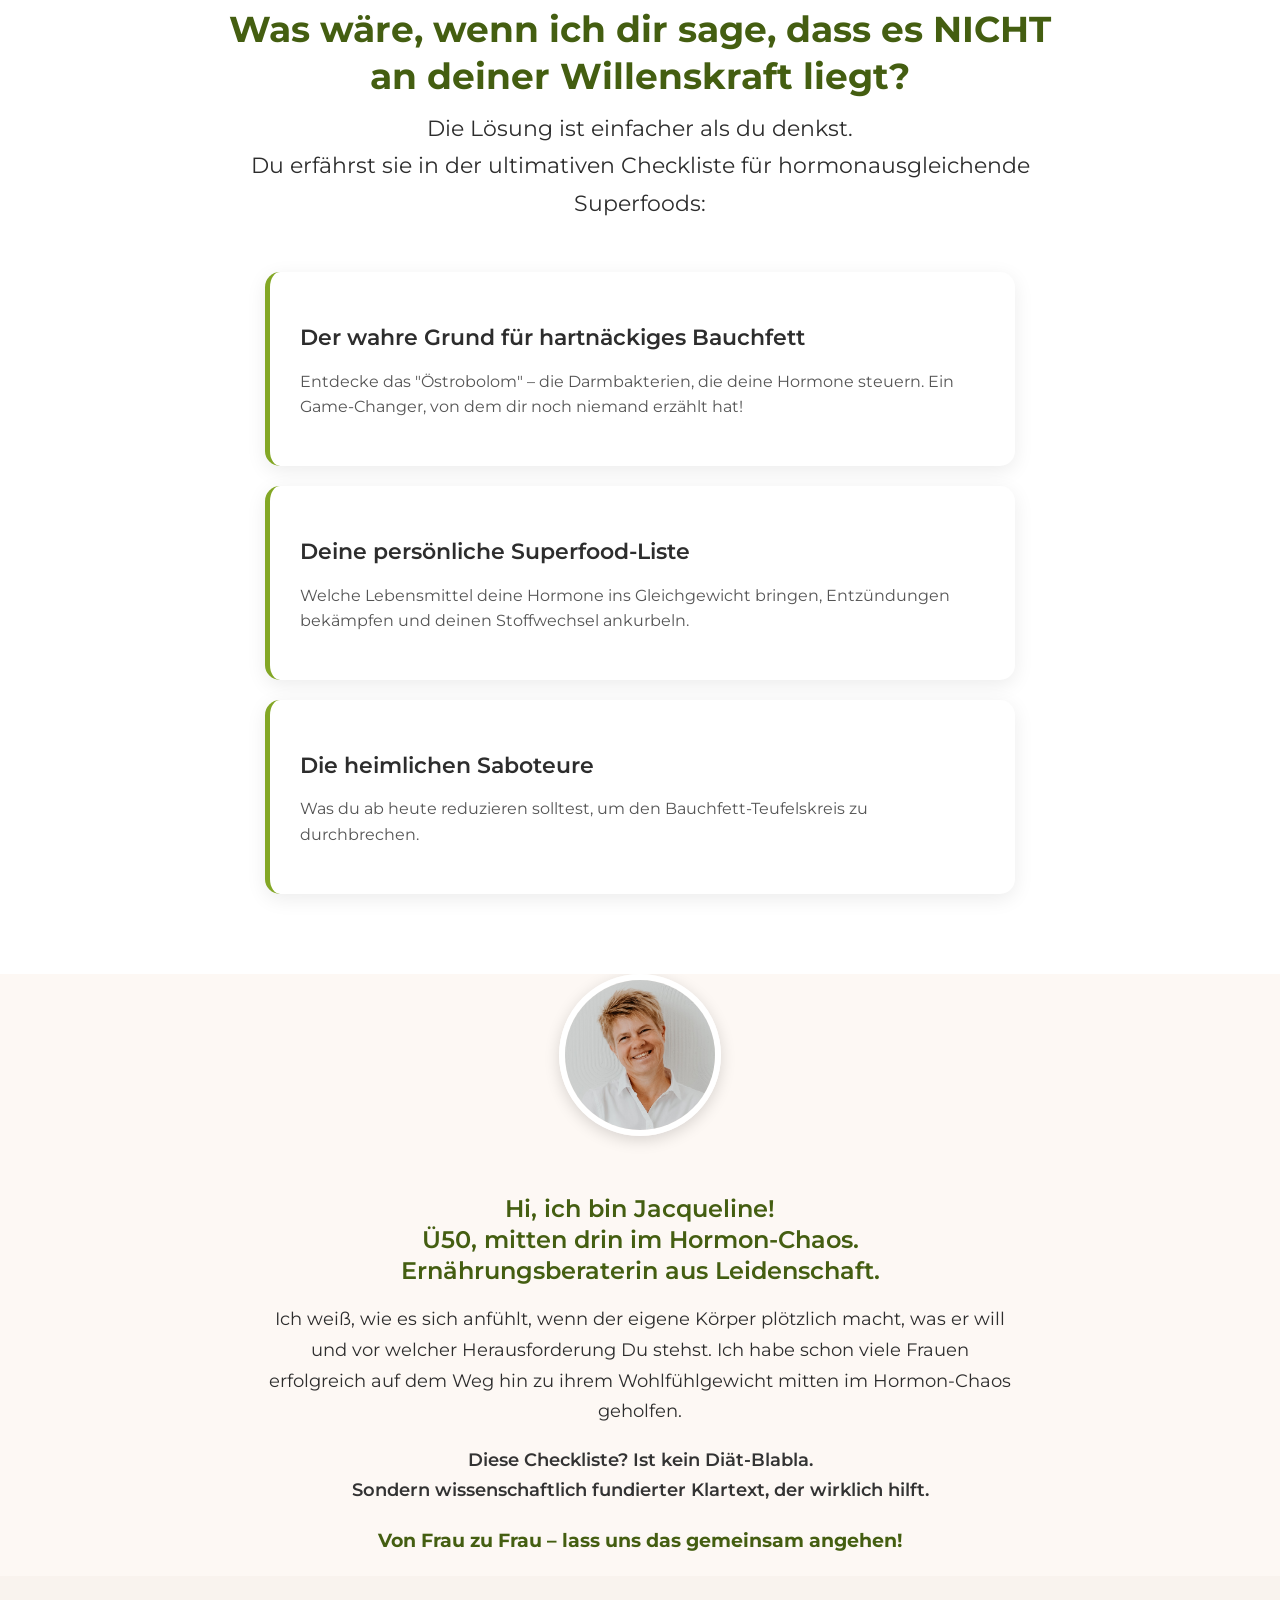
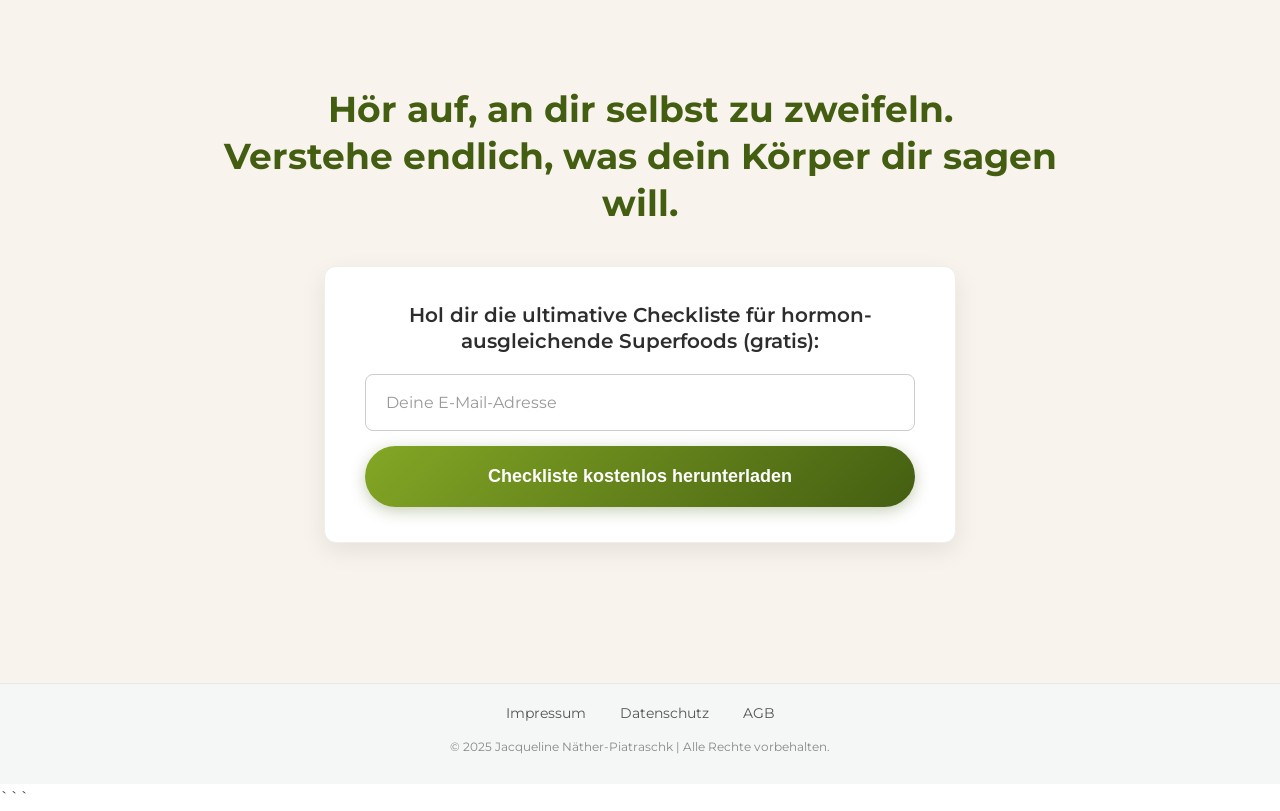
==== commit 48509b1a: "Update index.html" ====
--- a/index.html
+++ b/index.html
@@ -348,12 +348,4 @@
 </script>
 </body> ```
 
-**Was dieser Code tut:**
-
-1.  Er sucht nach *beiden* Anmeldeformularen auf deiner Seite (das obere und das untere).
-2.  Wenn jemand auf "Checkliste kostenlos herunterladen" klickt, **verhindert** er das Neuladen der Seite (kein schwarzer Bildschirm).
-3.  Er ändert den Button-Text zu "Wird gesendet...".
-4.  Er schickt die E-Mail-Adresse "still" im Hintergrund an deinen Render-Server.
-5.  Sobald das Signal gesendet wurde (egal wie lange Render zum Aufwachen braucht), zeigt er **sofort** dein gewünschtes Pop-up an: "Fast geschafft! Deine E-Mail ist unterwegs zu dir."
-</body>
 </html>
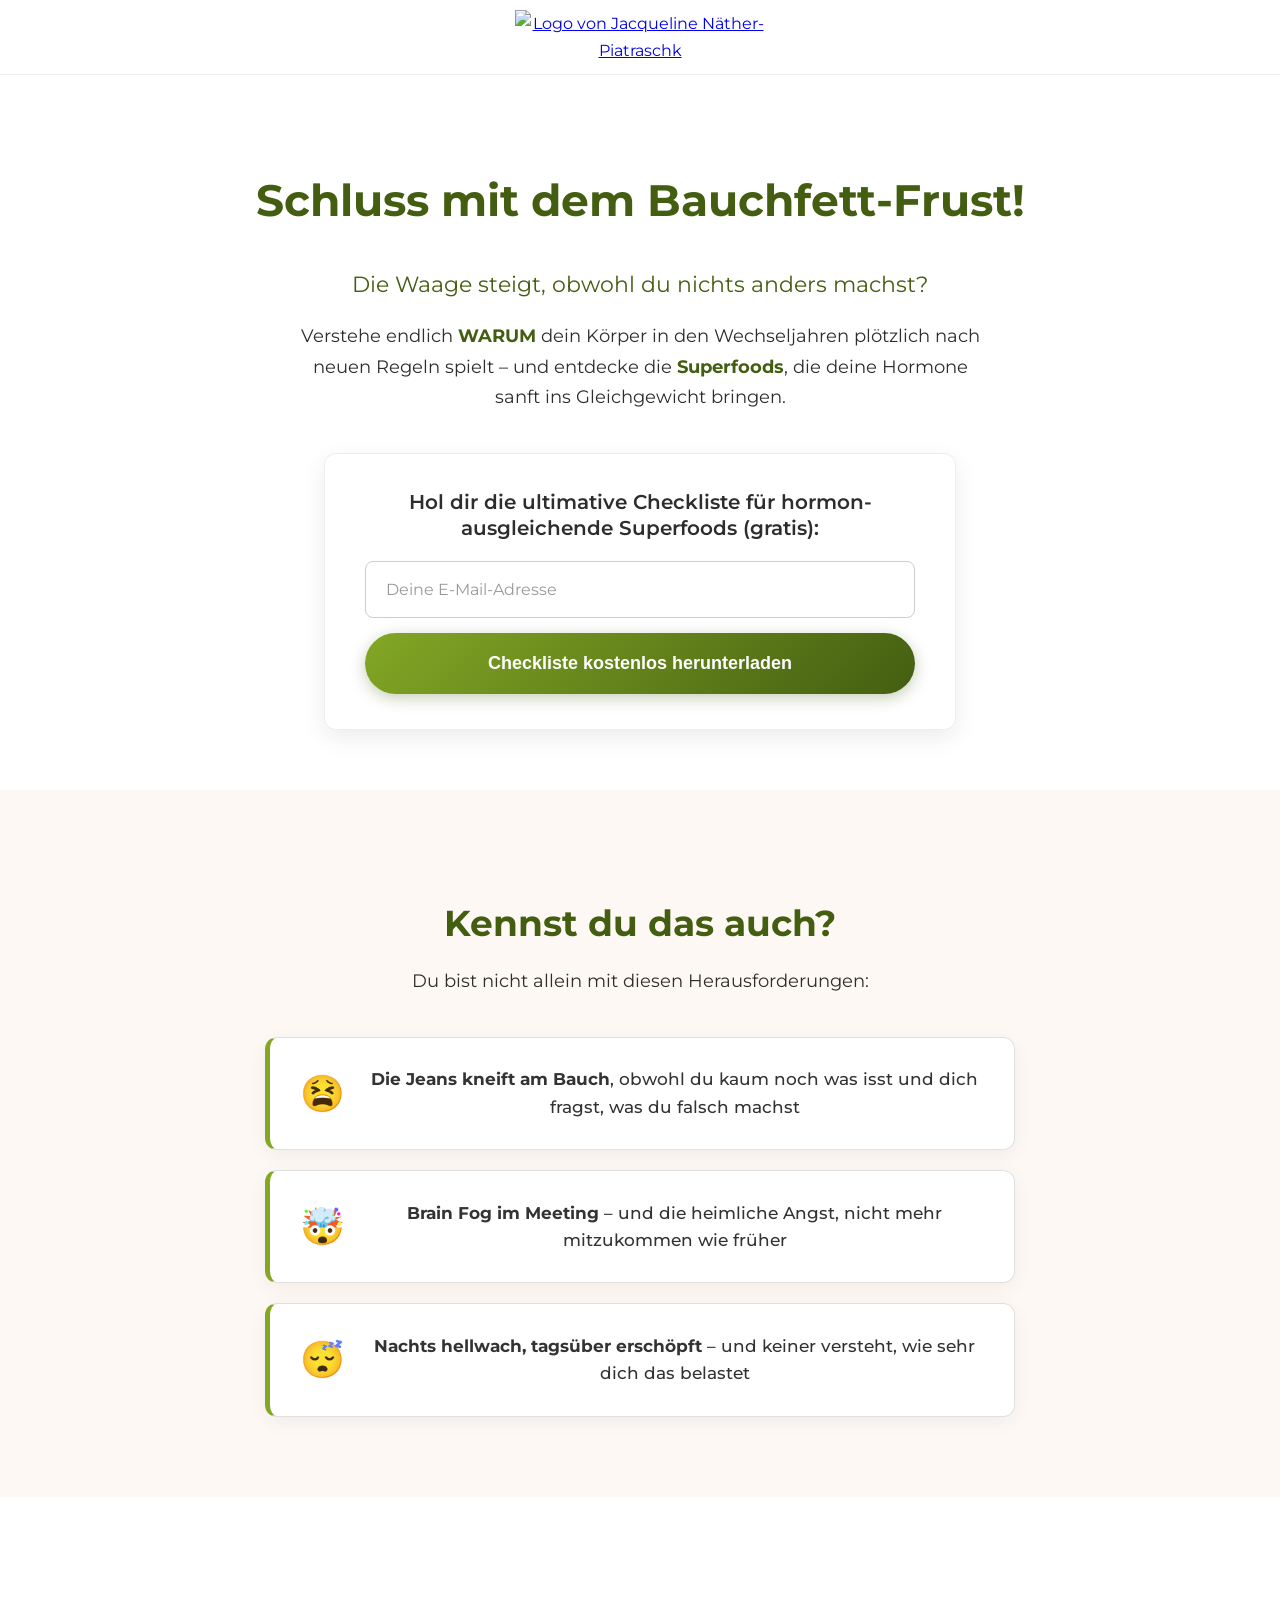
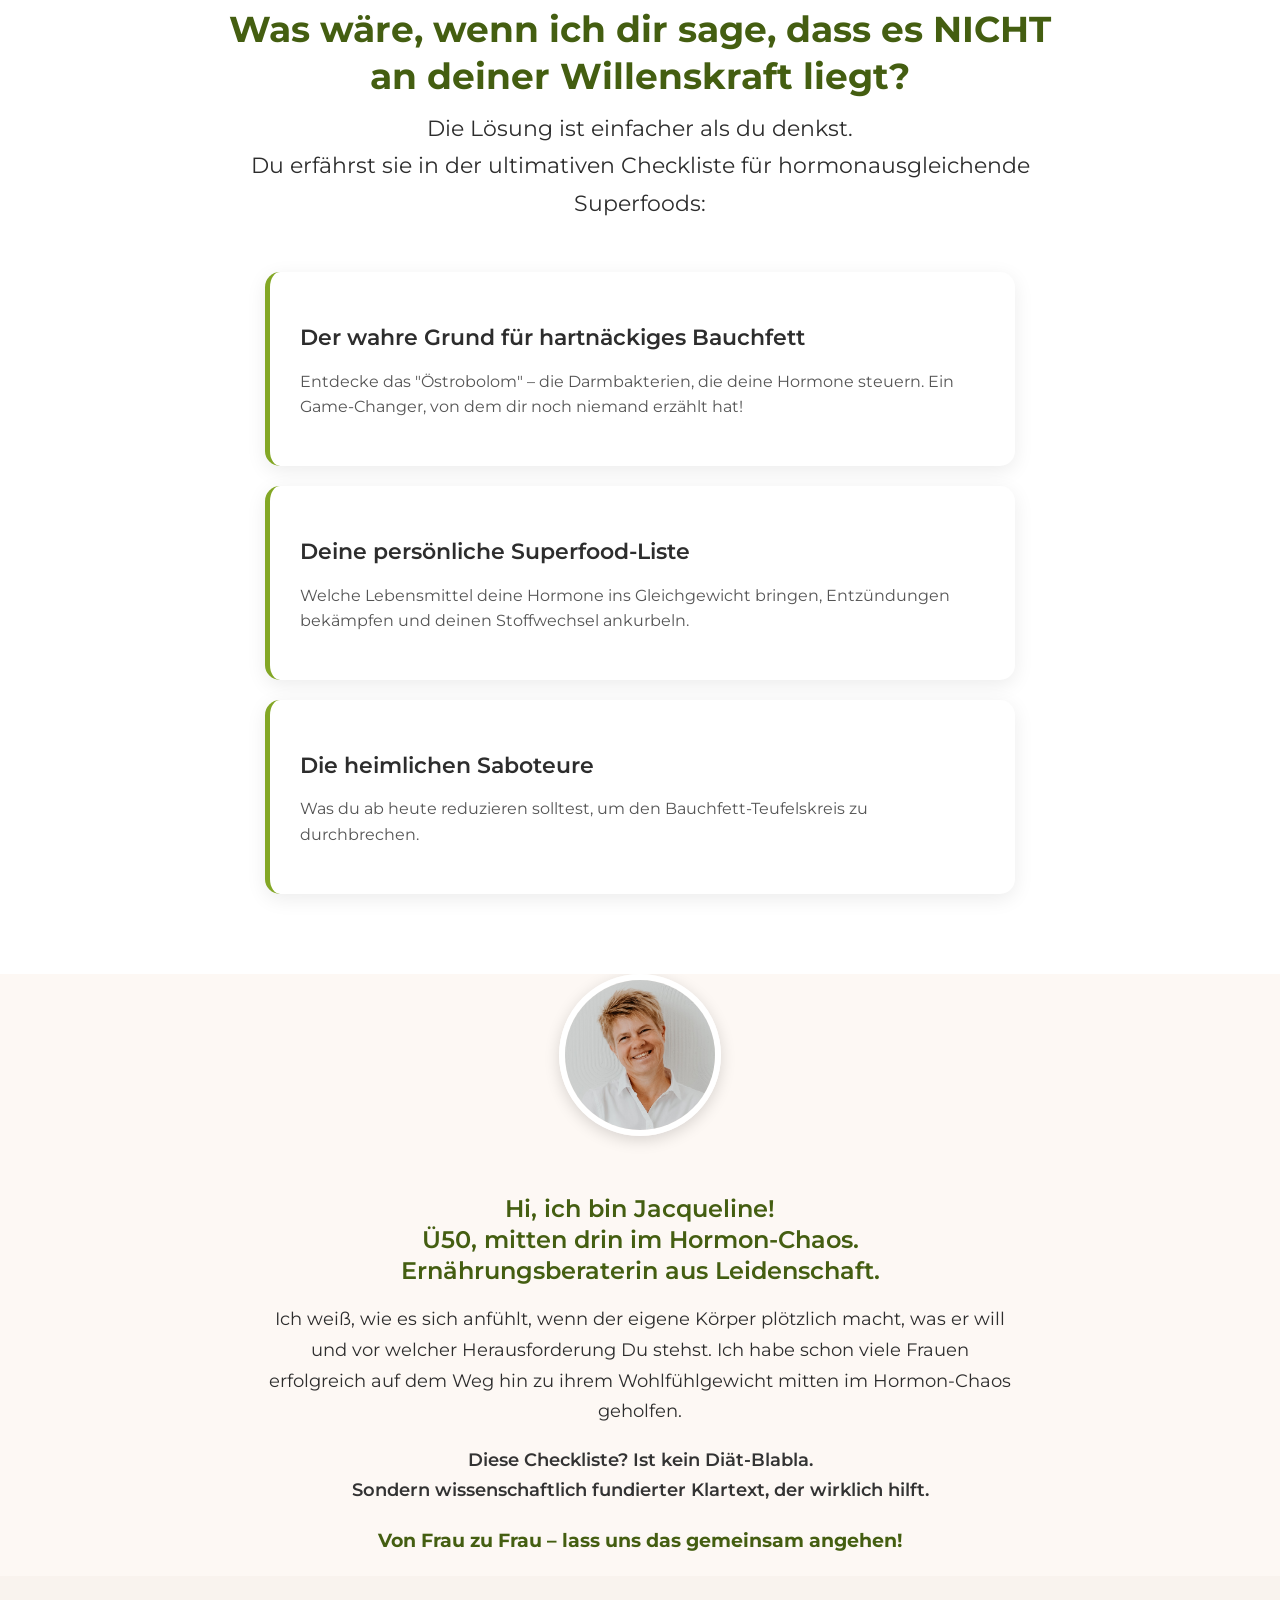
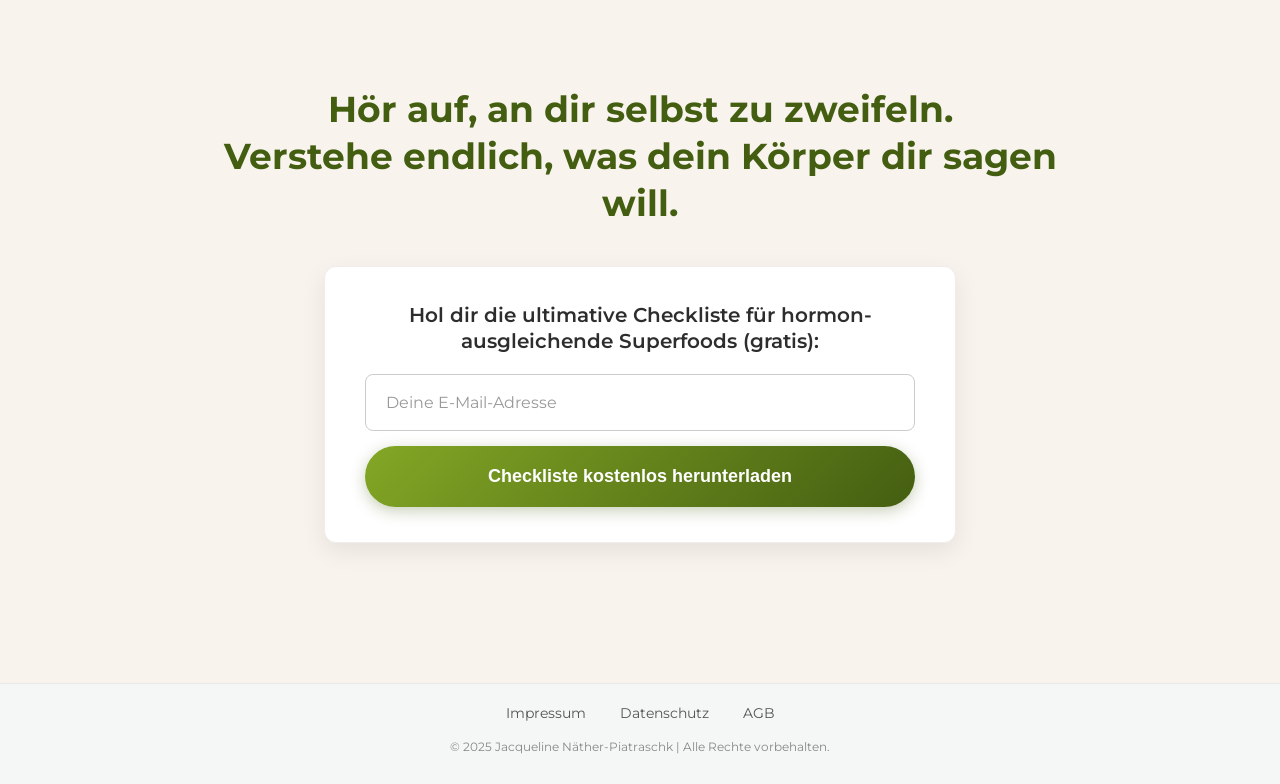
==== commit dc809dee: "Update index.html" ====
--- a/index.html
+++ b/index.html
@@ -346,6 +346,5 @@
         });
     });
 </script>
-</body> ```
-
+</body>
 </html>
